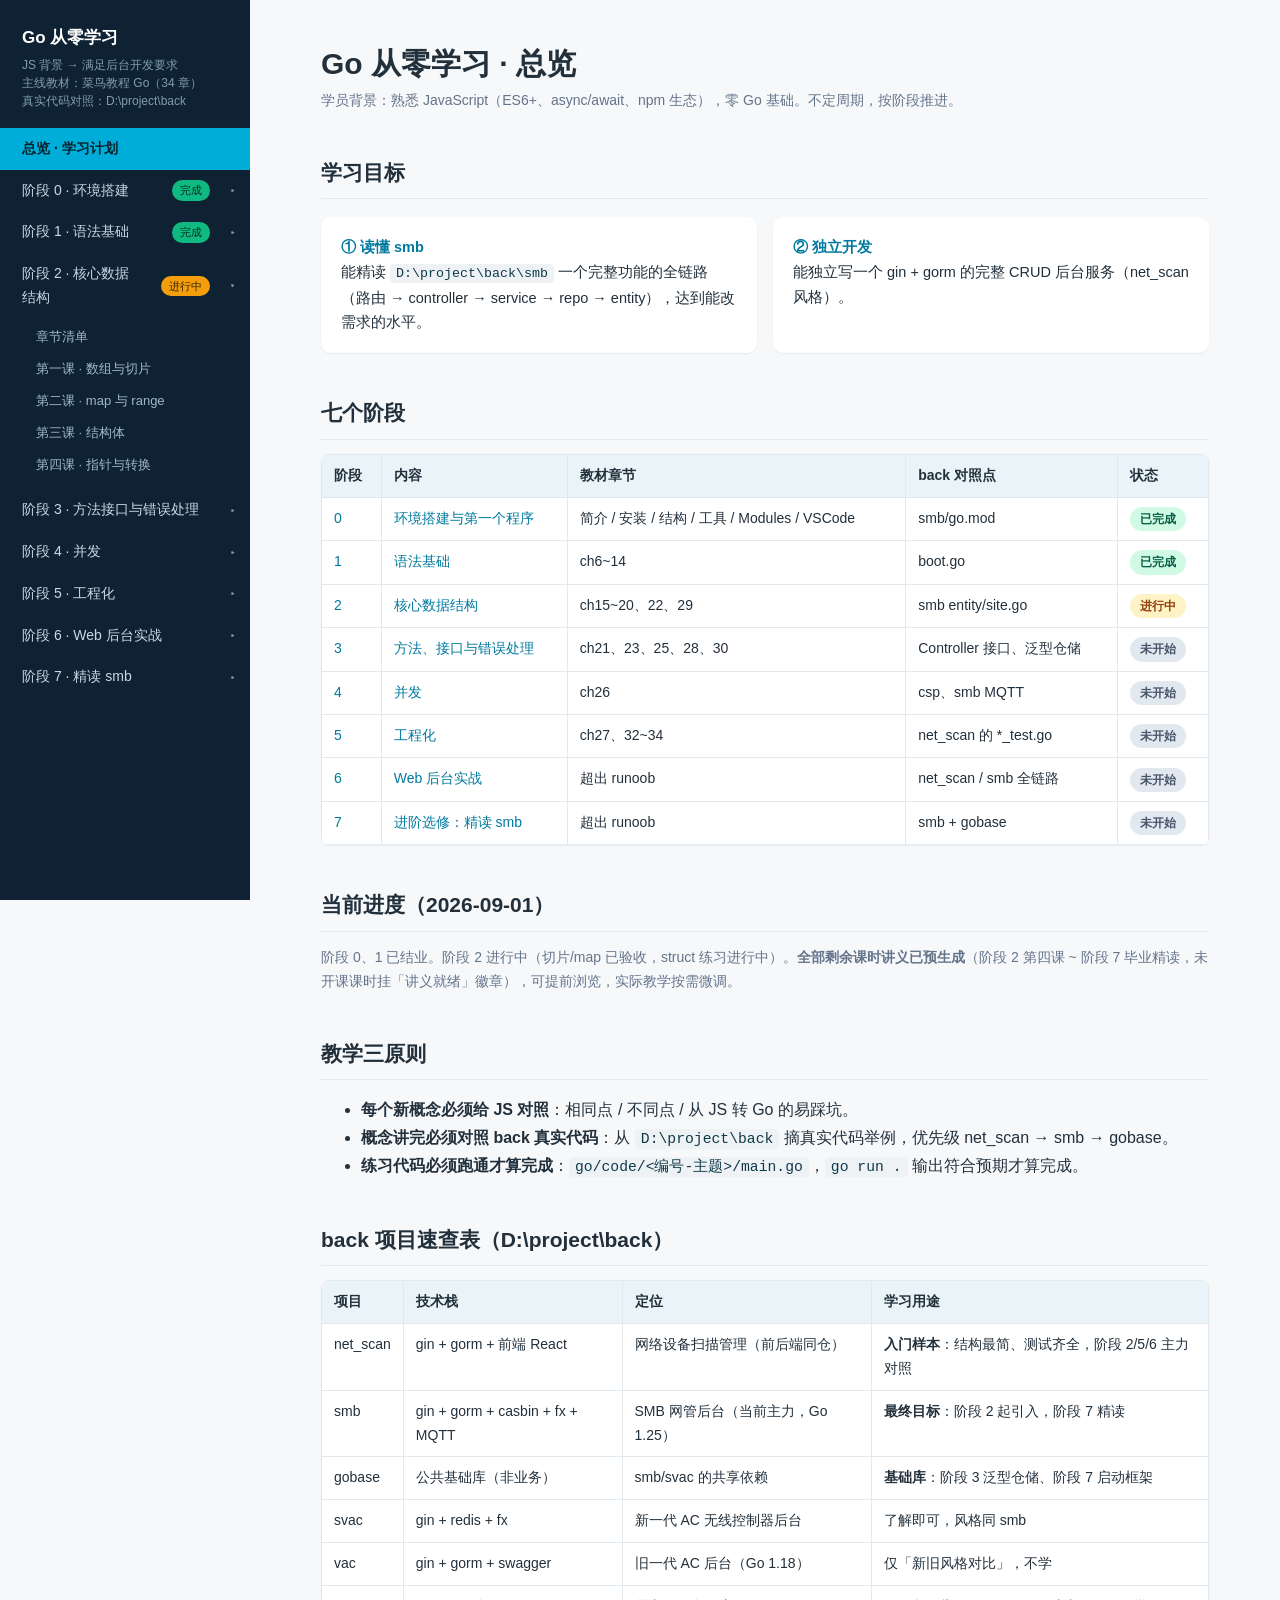
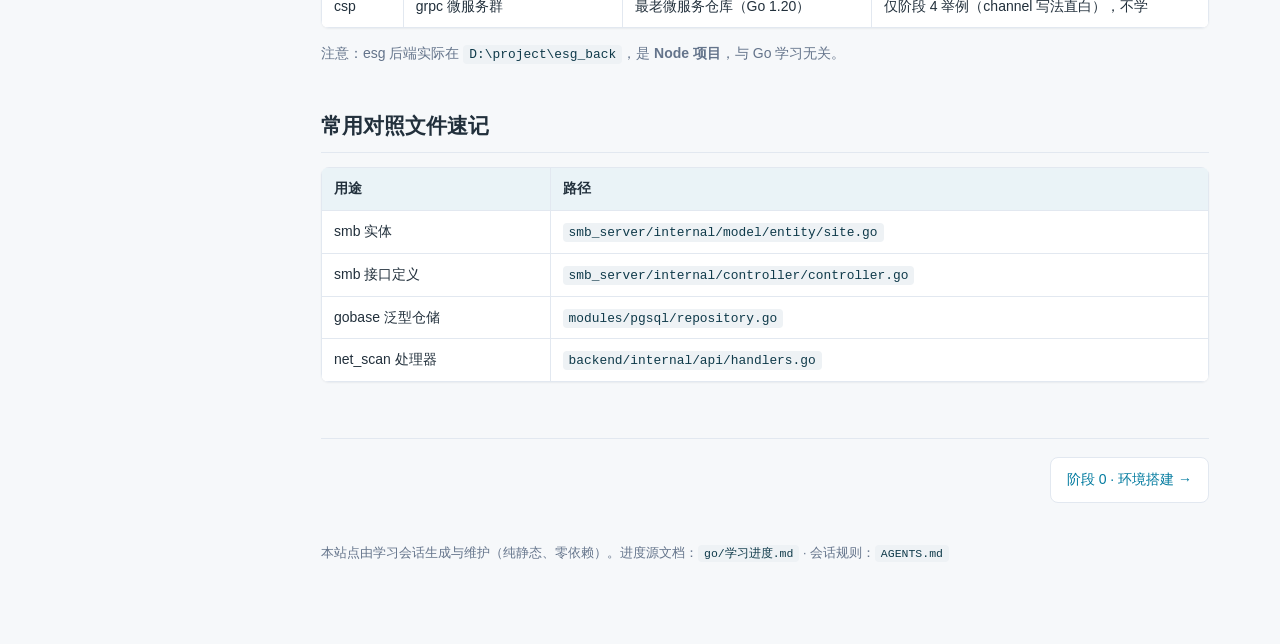
==== go/site/index.html @ 049fc1a5 "新增 Go 学习体系与前端学习目录，PDF 不入库" ====
<!DOCTYPE html>
<html lang="zh-CN">
<head>
<meta charset="UTF-8">
<meta name="viewport" content="width=device-width,initial-scale=1">
<title>Go 从零学习 · 总览</title>
<link rel="stylesheet" href="assets/style.css">
</head>
<body>
<nav class="sidebar">
  <a class="brand" href="index.html">Go 从零学习<span>JS 背景 → 满足后台开发要求<br>主线教材：菜鸟教程 Go（34 章）<br>真实代码对照：D:\project\back</span></a>
  <ol class="nav">
    <li><a class="active" href="index.html">总览 · 学习计划</a></li>
    <li><details>
      <summary><a href="stage-0.html">阶段 0 · 环境搭建</a><em class="st done">完成</em></summary>
      <ul class="sub">
        <li><a href="stage-0.html#checklist">章节清单</a></li>
        <li><a href="stage-0.html#trouble">排障实录</a></li>
      </ul>
    </details></li>
    <li><details>
      <summary><a href="stage-1.html">阶段 1 · 语法基础</a><em class="st done">完成</em></summary>
      <ul class="sub">
        <li><a href="stage-1.html#checklist">章节清单</a></li>
        <li><a href="stage-1.html#l1">第一课 · 变量与类型</a></li>
        <li><a href="stage-1.html#l2">第二课 · 常量与运算符</a></li>
        <li><a href="stage-1.html#supp">补充 · 条件循环函数</a></li>
      </ul>
    </details></li>
    <li><details open>
      <summary><a href="stage-2.html">阶段 2 · 核心数据结构</a><em class="st doing">进行中</em></summary>
      <ul class="sub">
        <li><a href="stage-2.html#checklist">章节清单</a></li>
        <li><a href="stage-2.html#l1">第一课 · 数组与切片</a></li>
        <li><a href="stage-2.html#l2">第二课 · map 与 range</a></li>
        <li><a href="stage-2.html#l3">第三课 · 结构体</a></li>
        <li><a href="stage-2.html#l4">第四课 · 指针与转换</a></li>
      </ul>
    </details></li>
    <li><details>
      <summary><a href="stage-3.html">阶段 3 · 方法接口与错误处理</a></summary>
      <ul class="sub">
        <li><a href="stage-3.html#checklist">章节清单</a></li>
        <li><a href="stage-3.html#l1">第一课 · 方法与组合</a></li>
        <li><a href="stage-3.html#l2">第二课 · 接口与断言</a></li>
        <li><a href="stage-3.html#l3">第三课 · 错误处理</a></li>
        <li><a href="stage-3.html#l4">第四课 · 泛型·递归·正则</a></li>
      </ul>
    </details></li>
    <li><details>
      <summary><a href="stage-4.html">阶段 4 · 并发</a></summary>
      <ul class="sub">
        <li><a href="stage-4.html#checklist">章节清单</a></li>
        <li><a href="stage-4.html#l1">第一课 · goroutine 与 channel</a></li>
        <li><a href="stage-4.html#l2">第二课 · sync 与 select</a></li>
      </ul>
    </details></li>
    <li><details>
      <summary><a href="stage-5.html">阶段 5 · 工程化</a></summary>
      <ul class="sub">
        <li><a href="stage-5.html#checklist">章节清单</a></li>
        <li><a href="stage-5.html#l1">第一课 · 包·模块·文件</a></li>
        <li><a href="stage-5.html#l2">第二课 · 单元测试</a></li>
      </ul>
    </details></li>
    <li><details>
      <summary><a href="stage-6.html">阶段 6 · Web 后台实战</a></summary>
      <ul class="sub">
        <li><a href="stage-6.html#checklist">章节清单</a></li>
        <li><a href="stage-6.html#l1">第一课 · net/http 裸写</a></li>
        <li><a href="stage-6.html#l2">第二课 · gin 框架</a></li>
        <li><a href="stage-6.html#l3">第三课 · gorm ORM</a></li>
        <li><a href="stage-6.html#l4">第四课 · 分层与毕业作品</a></li>
      </ul>
    </details></li>
    <li><details>
      <summary><a href="stage-7.html">阶段 7 · 精读 smb</a></summary>
      <ul class="sub">
        <li><a href="stage-7.html#checklist">章节清单</a></li>
        <li><a href="stage-7.html#l1">第一课 · fx 依赖注入</a></li>
        <li><a href="stage-7.html#l2">第二课 · 泛型仓储精读</a></li>
        <li><a href="stage-7.html#l3">第三课 · casbin 与 MQTT</a></li>
        <li><a href="stage-7.html#l4">第四课 · 毕业精读</a></li>
      </ul>
    </details></li>
  </ol>
</nav>
<main>
  <h1>Go 从零学习 · 总览</h1>
  <p class="sub">学员背景：熟悉 JavaScript（ES6+、async/await、npm 生态），零 Go 基础。不定周期，按阶段推进。</p>

  <h2>学习目标</h2>
  <div class="goal">
    <div class="card"><b>① 读懂 smb</b><br>能精读 <code>D:\project\back\smb</code> 一个完整功能的全链路（路由 → controller → service → repo → entity），达到能改需求的水平。</div>
    <div class="card"><b>② 独立开发</b><br>能独立写一个 gin + gorm 的完整 CRUD 后台服务（net_scan 风格）。</div>
  </div>

  <h2>七个阶段</h2>
  <table>
    <tr><th>阶段</th><th>内容</th><th>教材章节</th><th>back 对照点</th><th>状态</th></tr>
    <tr><td><a href="stage-0.html">0</a></td><td><a href="stage-0.html">环境搭建与第一个程序</a></td><td>简介 / 安装 / 结构 / 工具 / Modules / VSCode</td><td>smb/go.mod</td><td><span class="chip done">已完成</span></td></tr>
    <tr><td><a href="stage-1.html">1</a></td><td><a href="stage-1.html">语法基础</a></td><td>ch6~14</td><td>boot.go</td><td><span class="chip done">已完成</span></td></tr>
    <tr><td><a href="stage-2.html">2</a></td><td><a href="stage-2.html">核心数据结构</a></td><td>ch15~20、22、29</td><td>smb entity/site.go</td><td><span class="chip doing">进行中</span></td></tr>
    <tr><td><a href="stage-3.html">3</a></td><td><a href="stage-3.html">方法、接口与错误处理</a></td><td>ch21、23、25、28、30</td><td>Controller 接口、泛型仓储</td><td><span class="chip todo">未开始</span></td></tr>
    <tr><td><a href="stage-4.html">4</a></td><td><a href="stage-4.html">并发</a></td><td>ch26</td><td>csp、smb MQTT</td><td><span class="chip todo">未开始</span></td></tr>
    <tr><td><a href="stage-5.html">5</a></td><td><a href="stage-5.html">工程化</a></td><td>ch27、32~34</td><td>net_scan 的 *_test.go</td><td><span class="chip todo">未开始</span></td></tr>
    <tr><td><a href="stage-6.html">6</a></td><td><a href="stage-6.html">Web 后台实战</a></td><td>超出 runoob</td><td>net_scan / smb 全链路</td><td><span class="chip todo">未开始</span></td></tr>
    <tr><td><a href="stage-7.html">7</a></td><td><a href="stage-7.html">进阶选修：精读 smb</a></td><td>超出 runoob</td><td>smb + gobase</td><td><span class="chip todo">未开始</span></td></tr>
  </table>

  <h2>当前进度（2026-09-01）</h2>
  <p class="sub">阶段 0、1 已结业。阶段 2 进行中（切片/map 已验收，struct 练习进行中）。<b>全部剩余课时讲义已预生成</b>（阶段 2 第四课 ~ 阶段 7 毕业精读，未开课课时挂「讲义就绪」徽章），可提前浏览，实际教学按需微调。</p>

  <h2>教学三原则</h2>
  <ul>
    <li><b>每个新概念必须给 JS 对照</b>：相同点 / 不同点 / 从 JS 转 Go 的易踩坑。</li>
    <li><b>概念讲完必须对照 back 真实代码</b>：从 <code>D:\project\back</code> 摘真实代码举例，优先级 net_scan → smb → gobase。</li>
    <li><b>练习代码必须跑通才算完成</b>：<code>go/code/&lt;编号-主题&gt;/main.go</code>，<code>go run .</code> 输出符合预期才算完成。</li>
  </ul>

  <h2>back 项目速查表（D:\project\back）</h2>
  <table>
    <tr><th>项目</th><th>技术栈</th><th>定位</th><th>学习用途</th></tr>
    <tr><td>net_scan</td><td>gin + gorm + 前端 React</td><td>网络设备扫描管理（前后端同仓）</td><td><b>入门样本</b>：结构最简、测试齐全，阶段 2/5/6 主力对照</td></tr>
    <tr><td>smb</td><td>gin + gorm + casbin + fx + MQTT</td><td>SMB 网管后台（当前主力，Go 1.25）</td><td><b>最终目标</b>：阶段 2 起引入，阶段 7 精读</td></tr>
    <tr><td>gobase</td><td>公共基础库（非业务）</td><td>smb/svac 的共享依赖</td><td><b>基础库</b>：阶段 3 泛型仓储、阶段 7 启动框架</td></tr>
    <tr><td>svac</td><td>gin + redis + fx</td><td>新一代 AC 无线控制器后台</td><td>了解即可，风格同 smb</td></tr>
    <tr><td>vac</td><td>gin + gorm + swagger</td><td>旧一代 AC 后台（Go 1.18）</td><td>仅「新旧风格对比」，不学</td></tr>
    <tr><td>csp</td><td>grpc 微服务群</td><td>最老微服务仓库（Go 1.20）</td><td>仅阶段 4 举例（channel 写法直白），不学</td></tr>
  </table>
  <p class="sub">注意：esg 后端实际在 <code>D:\project\esg_back</code>，是 <b>Node 项目</b>，与 Go 学习无关。</p>

  <h2>常用对照文件速记</h2>
  <table>
    <tr><th>用途</th><th>路径</th></tr>
    <tr><td>smb 实体</td><td><code>smb_server/internal/model/entity/site.go</code></td></tr>
    <tr><td>smb 接口定义</td><td><code>smb_server/internal/controller/controller.go</code></td></tr>
    <tr><td>gobase 泛型仓储</td><td><code>modules/pgsql/repository.go</code></td></tr>
    <tr><td>net_scan 处理器</td><td><code>backend/internal/api/handlers.go</code></td></tr>
  </table>

  <div class="pager"><span></span><a href="stage-0.html">阶段 0 · 环境搭建 →</a></div>
  <footer class="colophon">本站点由学习会话生成与维护（纯静态、零依赖）。进度源文档：<code>go/学习进度.md</code> · 会话规则：<code>AGENTS.md</code></footer>
</main>
</body>
</html>
---- go/site/assets/style.css ----
:root{--ink:#22303c;--muted:#64748b;--accent:#00add8;--accent-dark:#007a9f;--line:#e2e8f0;--card:#fff}
*{box-sizing:border-box}
html,body{margin:0;padding:0}
body{font-family:"Segoe UI","Microsoft YaHei",-apple-system,sans-serif;color:var(--ink);background:#f6f8fa;display:flex;min-height:100vh;line-height:1.7}
a{color:var(--accent-dark);text-decoration:none}
a:hover{text-decoration:underline}
code{font-family:Consolas,"JetBrains Mono","Courier New",monospace;background:#eef2f5;padding:2px 6px;border-radius:4px;font-size:.92em;color:#0f3a4a}
pre{background:#0f2233;color:#dce8f2;padding:16px 18px;border-radius:10px;overflow-x:auto;line-height:1.6}
pre code{background:none;color:inherit;padding:0;font-size:.9em}
.sidebar{width:250px;background:#0f2233;color:#c8d8e4;flex-shrink:0;display:flex;flex-direction:column;gap:18px;padding:26px 0;position:sticky;top:0;height:100vh;overflow-y:auto}
.brand{padding:0 22px;color:#fff;font-weight:700;font-size:17px;display:block;line-height:1.4}
.brand span{display:block;font-weight:400;font-size:12px;color:#7f9db0;margin-top:6px;line-height:1.5}
.nav{list-style:none;margin:0;padding:0}
.nav>li>a{display:block;color:#c8d8e4;padding:9px 22px;font-size:14px}
.nav>li>a:hover{background:#16324a;color:#fff;text-decoration:none}
.nav>li>a.active{background:var(--accent);color:#04222e;font-weight:600}
.nav summary{display:flex;align-items:center;gap:8px;cursor:pointer;list-style:none}
.nav summary::-webkit-details-marker{display:none}
.nav summary>a{flex:1;color:#c8d8e4;padding:9px 12px 9px 22px;font-size:14px}
.nav summary>a:hover{background:#16324a;color:#fff;text-decoration:none}
.nav summary>a.active{background:var(--accent);color:#04222e;font-weight:600}
.nav summary::after{content:"▸";color:#7f9db0;font-size:11px;margin-right:14px;transition:transform .15s}
.nav details[open]>summary::after{transform:rotate(90deg)}
.nav ul.sub{list-style:none;margin:0;padding:2px 0 8px}
.nav ul.sub a{display:block;color:#9fb8c9;padding:5px 16px 5px 36px;font-size:13px}
.nav ul.sub a:hover{color:#fff;text-decoration:none;background:#16324a}
.st{font-size:11px;border-radius:20px;padding:1px 8px;margin-right:12px;flex-shrink:0;font-style:normal}
.st.doing{background:#f59e0b;color:#3a2600}
.st.done{background:#10b981;color:#03301f}
main{flex:1;padding:44px 56px 80px;max-width:1000px;margin:0 auto;min-width:0}
h1{font-size:30px;margin:0 0 6px;line-height:1.3}
h2{font-size:21px;margin:42px 0 14px;padding-bottom:8px;border-bottom:1px solid var(--line)}
h3{font-size:17px;margin:28px 0 10px}
.sub{color:var(--muted);margin:0 0 8px;font-size:14px}
table{border-collapse:collapse;width:100%;background:var(--card);font-size:14px;margin:14px 0;border-radius:8px;overflow:hidden;box-shadow:0 1px 2px rgba(15,34,51,.06)}
th{background:#eaf3f7;text-align:left}
th,td{padding:9px 12px;border:1px solid var(--line);vertical-align:top}
.tasks{list-style:none;padding:0;margin:12px 0}
.tasks li{padding:7px 0 7px 30px;position:relative;border-bottom:1px dashed var(--line);font-size:14.5px;line-height:1.65}
.tasks li:last-child{border-bottom:none}
.tasks li::before{position:absolute;left:2px;top:7px;font-weight:700}
.tasks li.todo::before{content:"○";color:#94a3b8}
.tasks li.done::before{content:"✓";color:#10b981}
.tasks li.done{color:#475569}
.tasks .note{color:var(--muted);font-size:13px;display:block}
.callout{border-radius:10px;padding:14px 18px;margin:18px 0;font-size:14.5px;line-height:1.75;border-left:4px solid;background:var(--card);box-shadow:0 1px 2px rgba(15,34,51,.05)}
.callout b{display:block;margin-bottom:6px;font-size:13.5px;letter-spacing:.5px}
.callout.js{border-color:#f0db4f;background:#fdf9e3}
.callout.js b{color:#8a7500}
.callout.back{border-color:#10b981;background:#edfaf4}
.callout.back b{color:#047857}
.callout.pit{border-color:#f97316;background:#fff4ec}
.callout.pit b{color:#c2410c}
.callout.ex{border-color:#00add8;background:#ecf9fd}
.callout.ex b{color:#0369a1}
.callout p{margin:0 0 8px}
.callout p:last-child{margin:0}
.chip{display:inline-block;font-size:12px;border-radius:20px;padding:2px 10px;font-weight:600;vertical-align:middle;white-space:nowrap}
.chip.doing{background:#fef3c7;color:#92400e}
.chip.done{background:#d1fae5;color:#065f46}
.chip.todo{background:#e2e8f0;color:#475569}
.goal{display:flex;gap:16px;flex-wrap:wrap;margin:18px 0}
.goal .card{flex:1;min-width:260px;background:var(--card);border-radius:10px;padding:18px 20px;box-shadow:0 1px 2px rgba(15,34,51,.06);font-size:14.5px}
.goal .card b{color:var(--accent-dark)}
.case{background:var(--card);border-radius:10px;padding:4px 20px 14px;margin:16px 0;box-shadow:0 1px 2px rgba(15,34,51,.06)}
.case h3{margin-top:16px}
.pager{display:flex;justify-content:space-between;gap:12px;margin-top:56px;border-top:1px solid var(--line);padding-top:18px}
.pager a{background:var(--card);padding:10px 16px;border-radius:8px;border:1px solid var(--line);font-size:14px}
.pager a:hover{text-decoration:none;border-color:var(--accent)}
.colophon{margin-top:40px;color:var(--muted);font-size:12.5px}
@media(max-width:920px){body{flex-direction:column}.sidebar{position:static;width:auto;height:auto;padding-bottom:10px}main{padding:24px 18px 60px}}
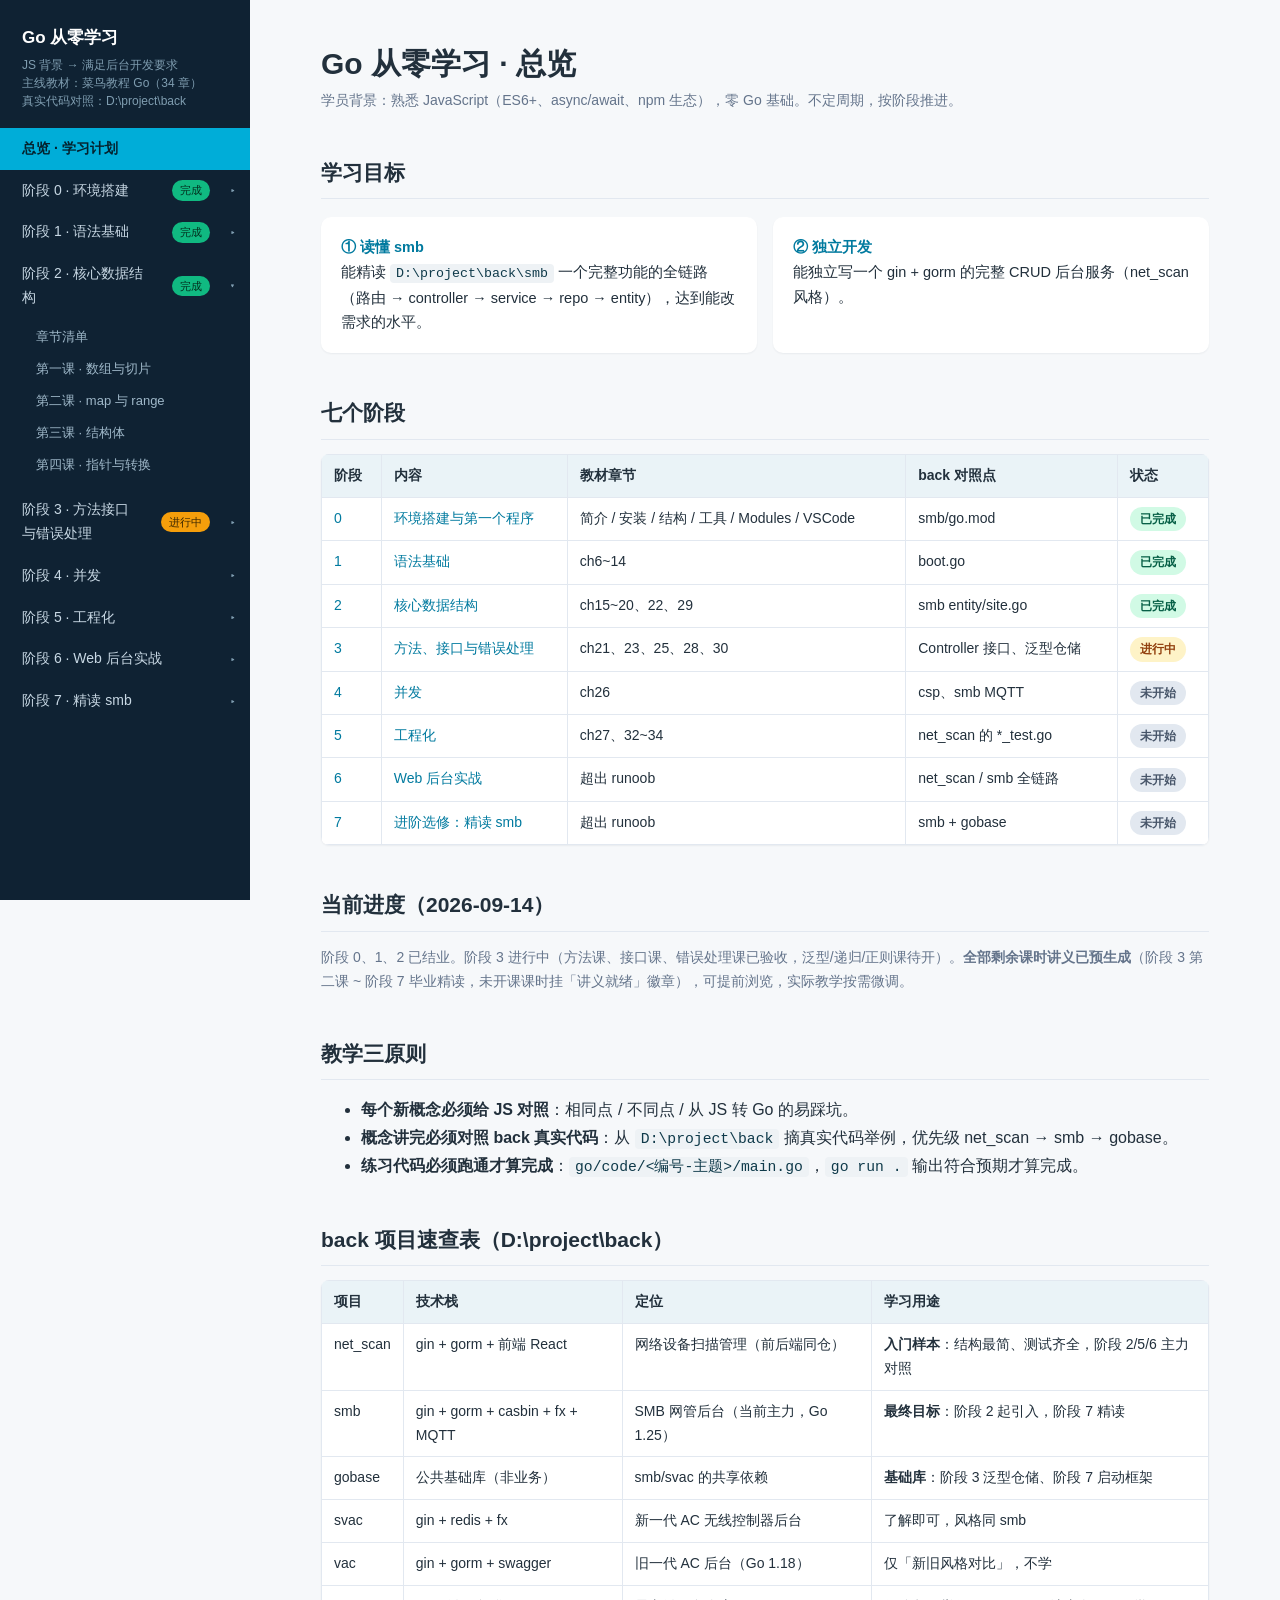
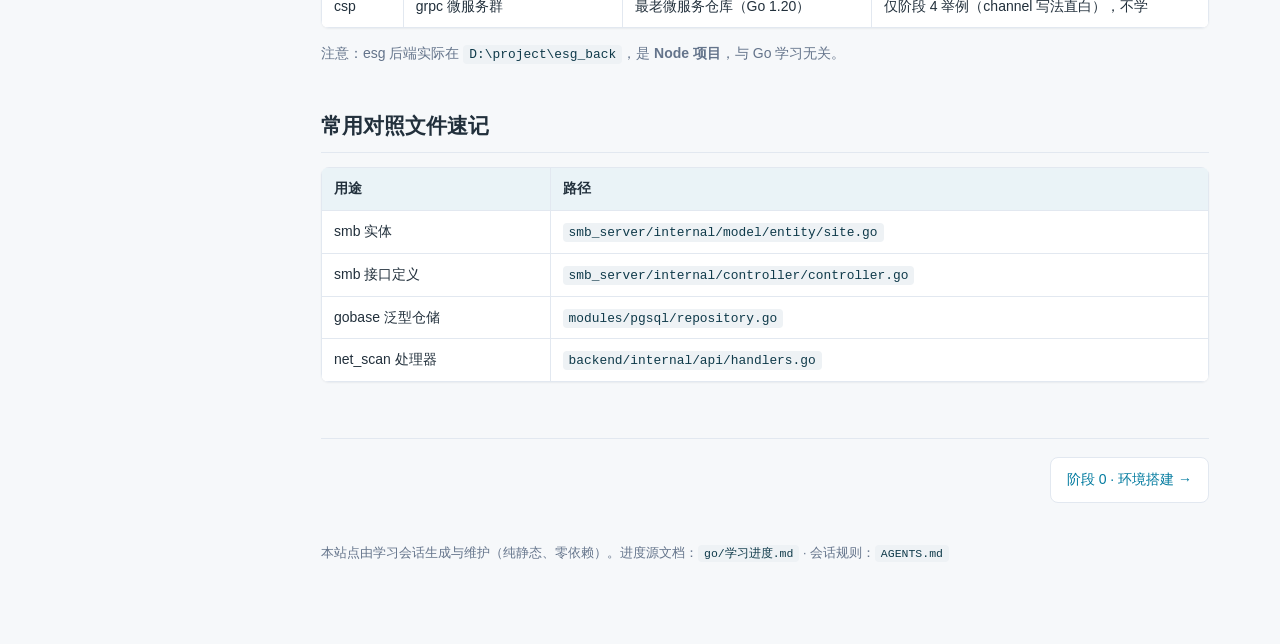
==== commit d1e2d8e7: "阶段 2 结业 + 阶段 3 前三课验收：指针、方法接口、错误处理 - code/05-pointer：解引用/swap 双版本/struct 值指针/类型转换验收 4.5/5，评价块入档 - cod" ====
--- a/go/site/index.html
+++ b/go/site/index.html
@@ -28,7 +28,7 @@
       </ul>
     </details></li>
     <li><details open>
-      <summary><a href="stage-2.html">阶段 2 · 核心数据结构</a><em class="st doing">进行中</em></summary>
+      <summary><a href="stage-2.html">阶段 2 · 核心数据结构</a><em class="st done">完成</em></summary>
       <ul class="sub">
         <li><a href="stage-2.html#checklist">章节清单</a></li>
         <li><a href="stage-2.html#l1">第一课 · 数组与切片</a></li>
@@ -38,7 +38,7 @@
       </ul>
     </details></li>
     <li><details>
-      <summary><a href="stage-3.html">阶段 3 · 方法接口与错误处理</a></summary>
+      <summary><a href="stage-3.html">阶段 3 · 方法接口与错误处理</a><em class="st doing">进行中</em></summary>
       <ul class="sub">
         <li><a href="stage-3.html#checklist">章节清单</a></li>
         <li><a href="stage-3.html#l1">第一课 · 方法与组合</a></li>
@@ -100,16 +100,16 @@
     <tr><th>阶段</th><th>内容</th><th>教材章节</th><th>back 对照点</th><th>状态</th></tr>
     <tr><td><a href="stage-0.html">0</a></td><td><a href="stage-0.html">环境搭建与第一个程序</a></td><td>简介 / 安装 / 结构 / 工具 / Modules / VSCode</td><td>smb/go.mod</td><td><span class="chip done">已完成</span></td></tr>
     <tr><td><a href="stage-1.html">1</a></td><td><a href="stage-1.html">语法基础</a></td><td>ch6~14</td><td>boot.go</td><td><span class="chip done">已完成</span></td></tr>
-    <tr><td><a href="stage-2.html">2</a></td><td><a href="stage-2.html">核心数据结构</a></td><td>ch15~20、22、29</td><td>smb entity/site.go</td><td><span class="chip doing">进行中</span></td></tr>
-    <tr><td><a href="stage-3.html">3</a></td><td><a href="stage-3.html">方法、接口与错误处理</a></td><td>ch21、23、25、28、30</td><td>Controller 接口、泛型仓储</td><td><span class="chip todo">未开始</span></td></tr>
+    <tr><td><a href="stage-2.html">2</a></td><td><a href="stage-2.html">核心数据结构</a></td><td>ch15~20、22、29</td><td>smb entity/site.go</td><td><span class="chip done">已完成</span></td></tr>
+    <tr><td><a href="stage-3.html">3</a></td><td><a href="stage-3.html">方法、接口与错误处理</a></td><td>ch21、23、25、28、30</td><td>Controller 接口、泛型仓储</td><td><span class="chip doing">进行中</span></td></tr>
     <tr><td><a href="stage-4.html">4</a></td><td><a href="stage-4.html">并发</a></td><td>ch26</td><td>csp、smb MQTT</td><td><span class="chip todo">未开始</span></td></tr>
     <tr><td><a href="stage-5.html">5</a></td><td><a href="stage-5.html">工程化</a></td><td>ch27、32~34</td><td>net_scan 的 *_test.go</td><td><span class="chip todo">未开始</span></td></tr>
     <tr><td><a href="stage-6.html">6</a></td><td><a href="stage-6.html">Web 后台实战</a></td><td>超出 runoob</td><td>net_scan / smb 全链路</td><td><span class="chip todo">未开始</span></td></tr>
     <tr><td><a href="stage-7.html">7</a></td><td><a href="stage-7.html">进阶选修：精读 smb</a></td><td>超出 runoob</td><td>smb + gobase</td><td><span class="chip todo">未开始</span></td></tr>
   </table>
 
-  <h2>当前进度（2026-09-01）</h2>
-  <p class="sub">阶段 0、1 已结业。阶段 2 进行中（切片/map 已验收，struct 练习进行中）。<b>全部剩余课时讲义已预生成</b>（阶段 2 第四课 ~ 阶段 7 毕业精读，未开课课时挂「讲义就绪」徽章），可提前浏览，实际教学按需微调。</p>
+  <h2>当前进度（2026-09-14）</h2>
+  <p class="sub">阶段 0、1、2 已结业。阶段 3 进行中（方法课、接口课、错误处理课已验收，泛型/递归/正则课待开）。<b>全部剩余课时讲义已预生成</b>（阶段 3 第二课 ~ 阶段 7 毕业精读，未开课课时挂「讲义就绪」徽章），可提前浏览，实际教学按需微调。</p>
 
   <h2>教学三原则</h2>
   <ul>
